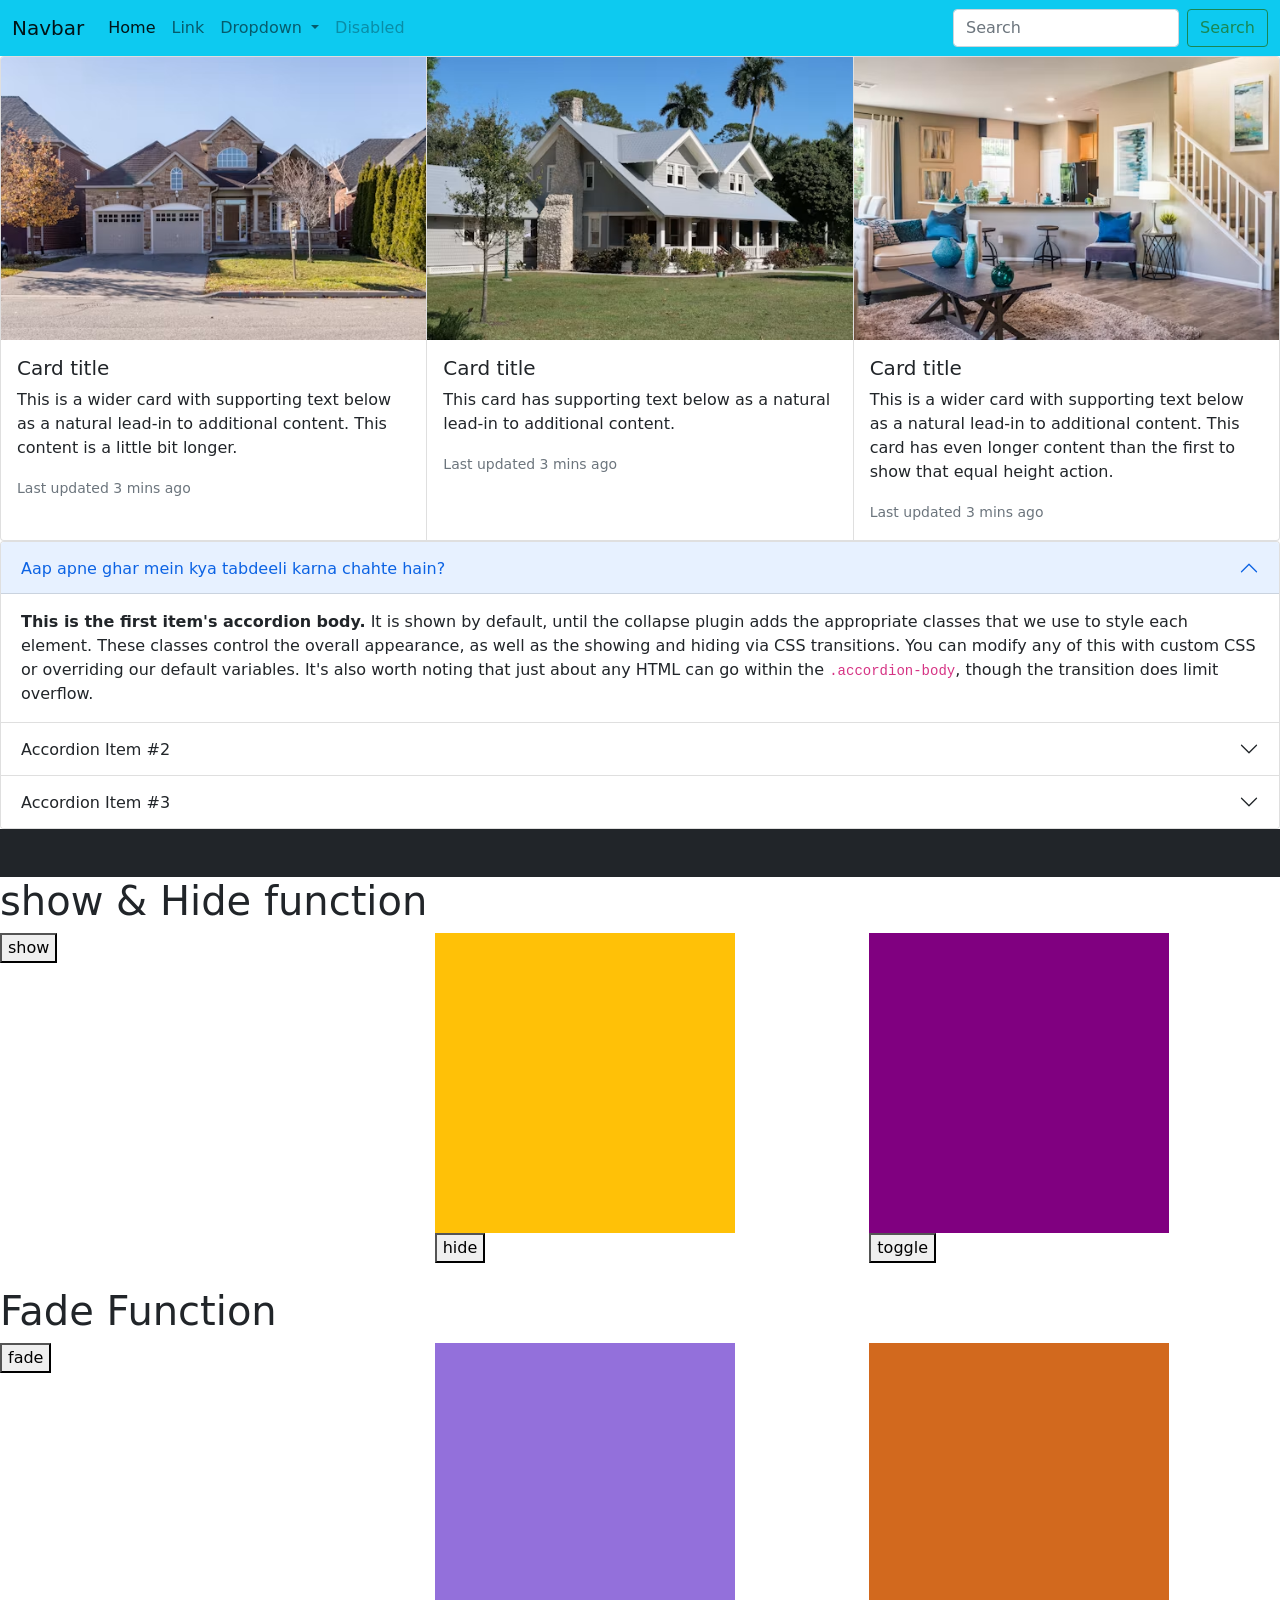
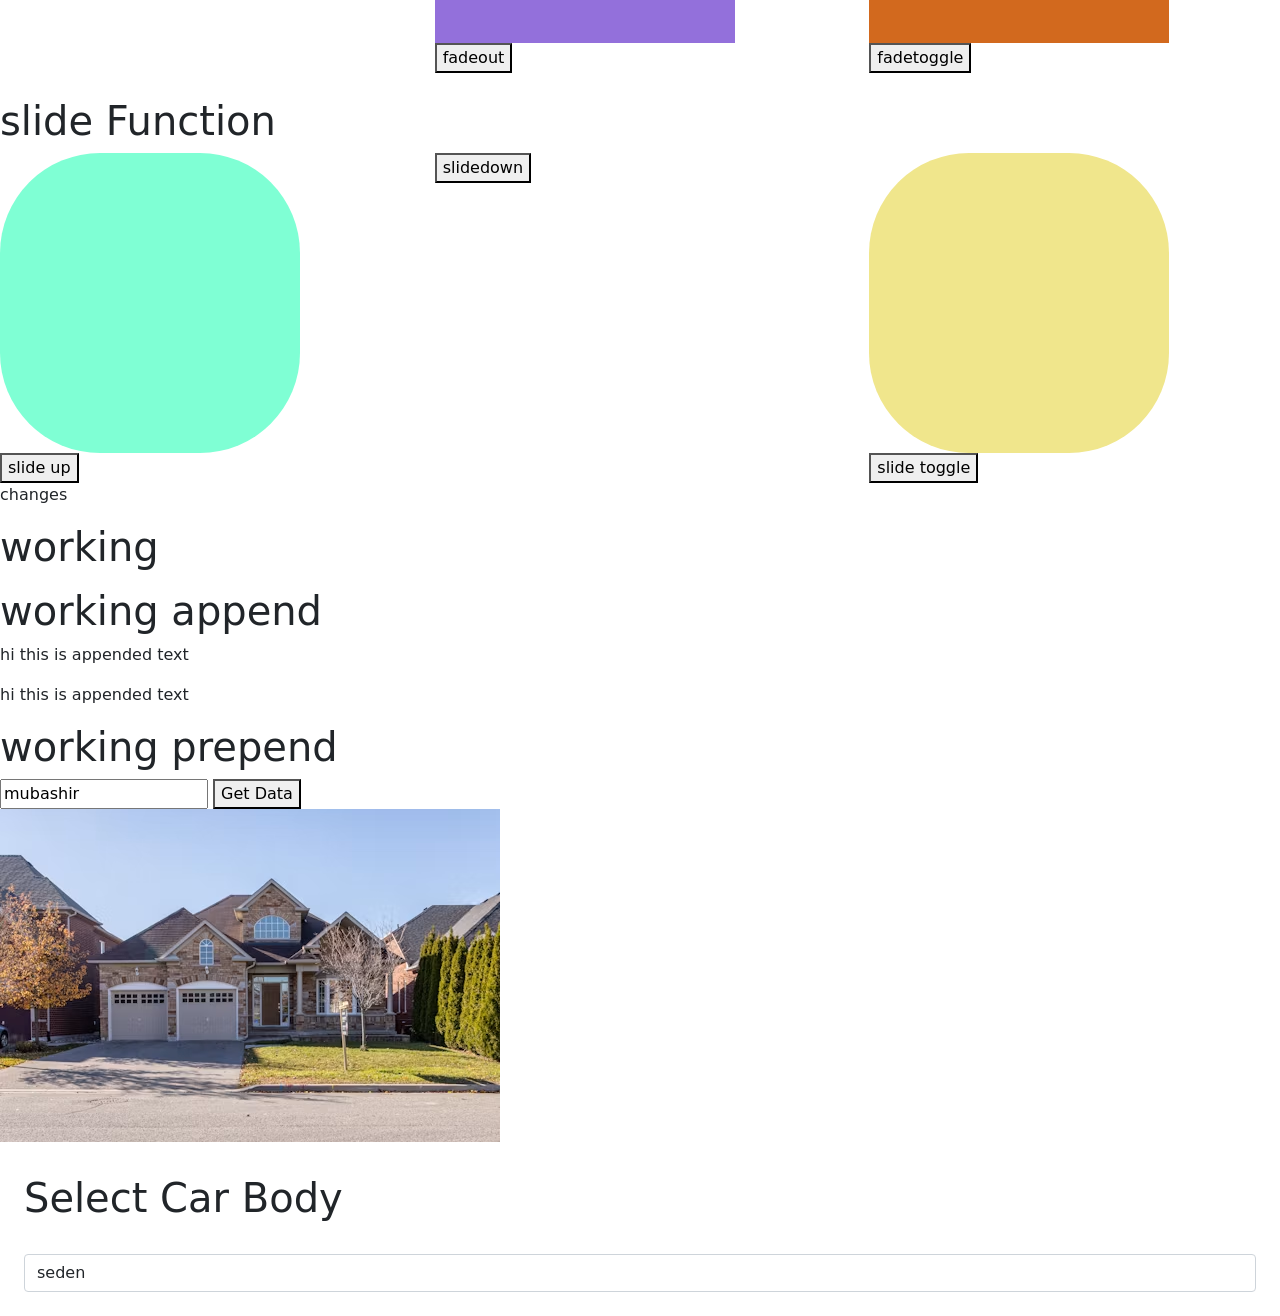
==== new.html @ 4c985149 "first commit" ====
<!DOCTYPE html>
<html lang="en">
<head>
    <meta charset="UTF-8">
    <meta name="viewport" content="width=device-width, initial-scale=1.0">
    <title>Document</title>
    <link rel="stylesheet" href="./assest/css/bootstrap.css">
</head>
<body>
    <main>
        <header>
            <nav class="navbar navbar-expand-lg navbar-light bg-info">
  <div class="container-fluid">
    <a class="navbar-brand" href="#">Navbar</a>
    <button class="navbar-toggler" type="button" data-bs-toggle="collapse" data-bs-target="#navbarSupportedContent" aria-controls="navbarSupportedContent" aria-expanded="false" aria-label="Toggle navigation">
      <span class="navbar-toggler-icon"></span>
    </button>
    <div class="collapse navbar-collapse" id="navbarSupportedContent">
      <ul class="navbar-nav me-auto mb-2 mb-lg-0">
        <li class="nav-item">
          <a class="nav-link active" aria-current="page" href="#">Home</a>
        </li>
        <li class="nav-item">
          <a class="nav-link" href="#">Link</a>
        </li>
        <li class="nav-item dropdown">
          <a class="nav-link dropdown-toggle" href="#" id="navbarDropdown" role="button" data-bs-toggle="dropdown" aria-expanded="false">
            Dropdown
          </a>
          <ul class="dropdown-menu" aria-labelledby="navbarDropdown">
            <li><a class="dropdown-item" href="#">Action</a></li>
            <li><a class="dropdown-item" href="#">Another action</a></li>
            <li><hr class="dropdown-divider"></li>
            <li><a class="dropdown-item" href="#">Something else here</a></li>
          </ul>
        </li>
        <li class="nav-item">
          <a class="nav-link disabled" href="#" tabindex="-1" aria-disabled="true">Disabled</a>
        </li>
      </ul>
      <form class="d-flex">
        <input class="form-control me-2" type="search" placeholder="Search" aria-label="Search">
        <button class="btn btn-outline-success" type="submit">Search</button>
      </form>
    </div>
  </div>
</nav>
        </header>
        <div class="card-group">
  <div class="card">
    <img src="./assest/img/home4.avif" class="card-img-top" alt="...">
    <div class="card-body">
      <h5 class="card-title">Card title</h5>
      <p class="card-text">This is a wider card with supporting text below as a natural lead-in to additional content. This content is a little bit longer.</p>
      <p class="card-text"><small class="text-muted">Last updated 3 mins ago</small></p>
    </div>
  </div>
  <div class="card">
    <img src="./assest/img/home2.avif" class="card-img-top" alt="...">
    <div class="card-body">
      <h5 class="card-title">Card title</h5>
      <p class="card-text">This card has supporting text below as a natural lead-in to additional content.</p>
      <p class="card-text"><small class="text-muted">Last updated 3 mins ago</small></p>
    </div>
  </div>
  <div class="card">
    <img src="./assest/img/home3.avif" class="card-img-top" alt="...">
    <div class="card-body">
      <h5 class="card-title">Card title</h5>
      <p class="card-text">This is a wider card with supporting text below as a natural lead-in to additional content. This card has even longer content than the first to show that equal height action.</p>
      <p class="card-text"><small class="text-muted">Last updated 3 mins ago</small></p>
    </div>
  </div>
</div>
<div class="accordion" id="accordionExample">
  <div class="accordion-item">
    <h2 class="accordion-header" id="headingOne">
      <button class="accordion-button" type="button" data-bs-toggle="collapse" data-bs-target="#collapseOne" aria-expanded="true" aria-controls="collapseOne">
        Aap apne ghar mein kya tabdeeli karna chahte hain?
      </button>
    </h2>
    <div id="collapseOne" class="accordion-collapse collapse show" aria-labelledby="headingOne" data-bs-parent="#accordionExample">
      <div class="accordion-body">
        <strong>This is the first item's accordion body.</strong> It is shown by default, until the collapse plugin adds the appropriate classes that we use to style each element. These classes control the overall appearance, as well as the showing and hiding via CSS transitions. You can modify any of this with custom CSS or overriding our default variables. It's also worth noting that just about any HTML can go within the <code>.accordion-body</code>, though the transition does limit overflow.
      </div>
    </div>
  </div>
  <div class="accordion-item">
    <h2 class="accordion-header" id="headingTwo">
      <button class="accordion-button collapsed" type="button" data-bs-toggle="collapse" data-bs-target="#collapseTwo" aria-expanded="false" aria-controls="collapseTwo">
        Accordion Item #2
      </button>
    </h2>
    <div id="collapseTwo" class="accordion-collapse collapse" aria-labelledby="headingTwo" data-bs-parent="#accordionExample">
      <div class="accordion-body">
        <strong>This is the second item's accordion body.</strong> Mera ghar bohat khoobsurat hai. Mere ghar mein chaar kamray hain. Mera pasandida kamra mera bedroom hai. Hum apne ghar ko rozana saaf rakhte hain aur har cheez ko apni jagah par rakhte hain. Mere ghar mein mere walidain aur mere behen bhai rehte hain. Mujhe apna ghar bohat pasand hai. Main apne ghar mein ek khoobsurat garden aur modern decoration karna chahta hoon. <code>.accordion-body</code>, though the transition does limit overflow.
      </div>
    </div>
  </div>
  <div class="accordion-item">
    <h2 class="accordion-header" id="headingThree">
      <button class="accordion-button collapsed" type="button" data-bs-toggle="collapse" data-bs-target="#collapseThree" aria-expanded="false" aria-controls="collapseThree">
        Accordion Item #3
      </button>
    </h2>
    <div id="collapseThree" class="accordion-collapse collapse" aria-labelledby="headingThree" data-bs-parent="#accordionExample">
      <div class="accordion-body">
        <strong>This is the third item's accordion body.</strong> It is hidden by default, until the collapse plugin adds the appropriate classes that we use to style each element. These classes control the overall appearance, as well as the showing and hiding via CSS transitions. You can modify any of this with custom CSS or overriding our default variables. It's also worth noting that just about any HTML can go within the <code>.accordion-body</code>, though the transition does limit overflow.
      </div>
    </div>
  </div>
</div>
<footer class="bg-dark p-4">
<div class="row main-footer">
    <div class="col-12"></div>
</div>
</footer>
    </main>
    <!-- <button id="click-btn">clich here</button>
    <button id="click-two">click-two</button> -->
    <!-- <script src="https://code.jquery.com/jquery-4.0.0.min.js" integrity="sha256-OaVG6prZf4v69dPg6PhVattBXkcOWQB62pdZ3ORyrao=" crossorigin="anonymous"></script> -->
     <div class="row">
      <h1 class="text-centre">show & Hide function</h1>
      <div class="col-4">
        <div id="main-show-div"></div>
        <button id="show-btn">show</button>
      </div>
      <div class="col-4">
        <div id="main-hide-div"></div>
        <button id="hide-btn">hide</button>
     </div>
     <div class="col-4">
        <div id="main-toggle-div"></div>
        <button id="toggle-btn">toggle</button>
     </div>
     </div>
     <div class="row mt-4">
<h1 class="text-centre">Fade Function</h1>
<div class="col-4">
<div id="main-fade-div"></div>
<button id="fade-btn">fade</button>
</div>
<div class="col-4">
<div id="main-fadeout-div"></div>
<button id="fadeout-btn">fadeout</button>
</div>
<div class="col-4">
<div id="main-fadetoggle-div"></div>
<button id="fadetoggle-btn">fadetoggle</button>
</div>
     </div>
     <div class="row mt-4">
<h1 class="text-centre">slide Function</h1>
<div class="col-4">
<div id="main-slideup-div"></div>
<button id="slideup-btn">slide up</button>
</div>
<div class="col-4">
<div id="main-slidedown-div"></div>
<button id="slidedown-btn">slidedown</button>
</div>
<div class="col-4">
<div id="main-slidetoggle-div"></div>
<button id="slidetoggle-btn">slide toggle</button>
</div>
     </div>
     <p id="fortesting">sss</p>
     <p id="fortesting-two">sss</p>

     <div id="appendtesting">
      <h1>working append</h1>
     </div>
     <div id="appendtesting-two">
      <h1>working prepend</h1>
     </div>
     <div id="befortesting">


     </div>
     <div id="aftertesting">

     </div>
     <input type="text" id="inputval" />
     <button id="getdata">Get Data</button>

           <div id="pageget">

           </div>
           <form class="p-4">
               <h1 class="pt-2 pb-4">Select Car Body</h1>
               <select id="car-val" class="form-control">
                <option value="seden">seden</option>
                <option value="SUV">SUV</option>
                <option value="pickup">pickup</option>
               </select>
           </form>
</body>
</html>
<script src="./assest/js/jquery.js"></script>
    <script src="./assest/js/bootstrap.js"></script>
    <script>
      //*show function
      $("#show-btn").click(function(){
        $("#main-show-div").show();
      })
      $("#hide-btn").click(function(){
        $("#main-hide-div").hide();
      })
      $("#toggle-btn").click(function(){
        $("#main-toggle-div").toggle();
      })
      //fade function
      $("#fade-btn").click(function(){
        $("#main-fade-div").fadeIn();
      })
      $("#fadeout-btn").click(function(){
        $("#main-fadeout-div").fadeOut();
      })
      $("#fadetoggle-btn").click(function(){
        $("#main-fadetoggle-div").fadeToggle();
      })
      //slide function
      $("#slideup-btn").click(function(){
        $("#main-slideup-div").slideUp();
      })
      $("#slidedown-btn").click(function(){
        $("#main-slidedown-div").slideDown();
      })
      $("#slidetoggle-btn").click(function(){
        $("#main-slidetoggle-div").slideToggle();
      })


      $("#fortesting").text("changes")
      $("#fortesting-two").html("<h1>working</h1>")
      $("#appendtesting").append("<p>hi this is appended text</p>")
      $("#appendtesting-two").prepend("<p>hi this is appended text</p>")
      $("#beforetesting").before("<p>this is testing text of before</p>")
      $("#atertesting").after("<p>this is texting text of after</p>")
      $("#inputval").val("mubashir")

      $(document).ready(function(){
        $("#pageget").load("./about.html")
      })

      $("#getdata").click(function(){
          //  ajax({
          //    URL:"./about.html",
          //    method:GET,
          //    data:(name:"namae")
          //    success:function(html){
          //      $$("#pageget").html(html)
          //    }
          //  }) 
          $("#pageget").load("./about.html")  
      })

      $("#car-val").change(function(){
        this.style.color="green";
        const nt = $("#car-val").val()
        alert(nt);
      })
     //$("#click-btn").click(function(){
       // alert("changes")
        //console.log("working")
      //})

      //$("#click-two").on("mouseover", function(){
        //alert("mubashir")
        //console.log("working-two")
      //})
    </script>
</body>
</html>
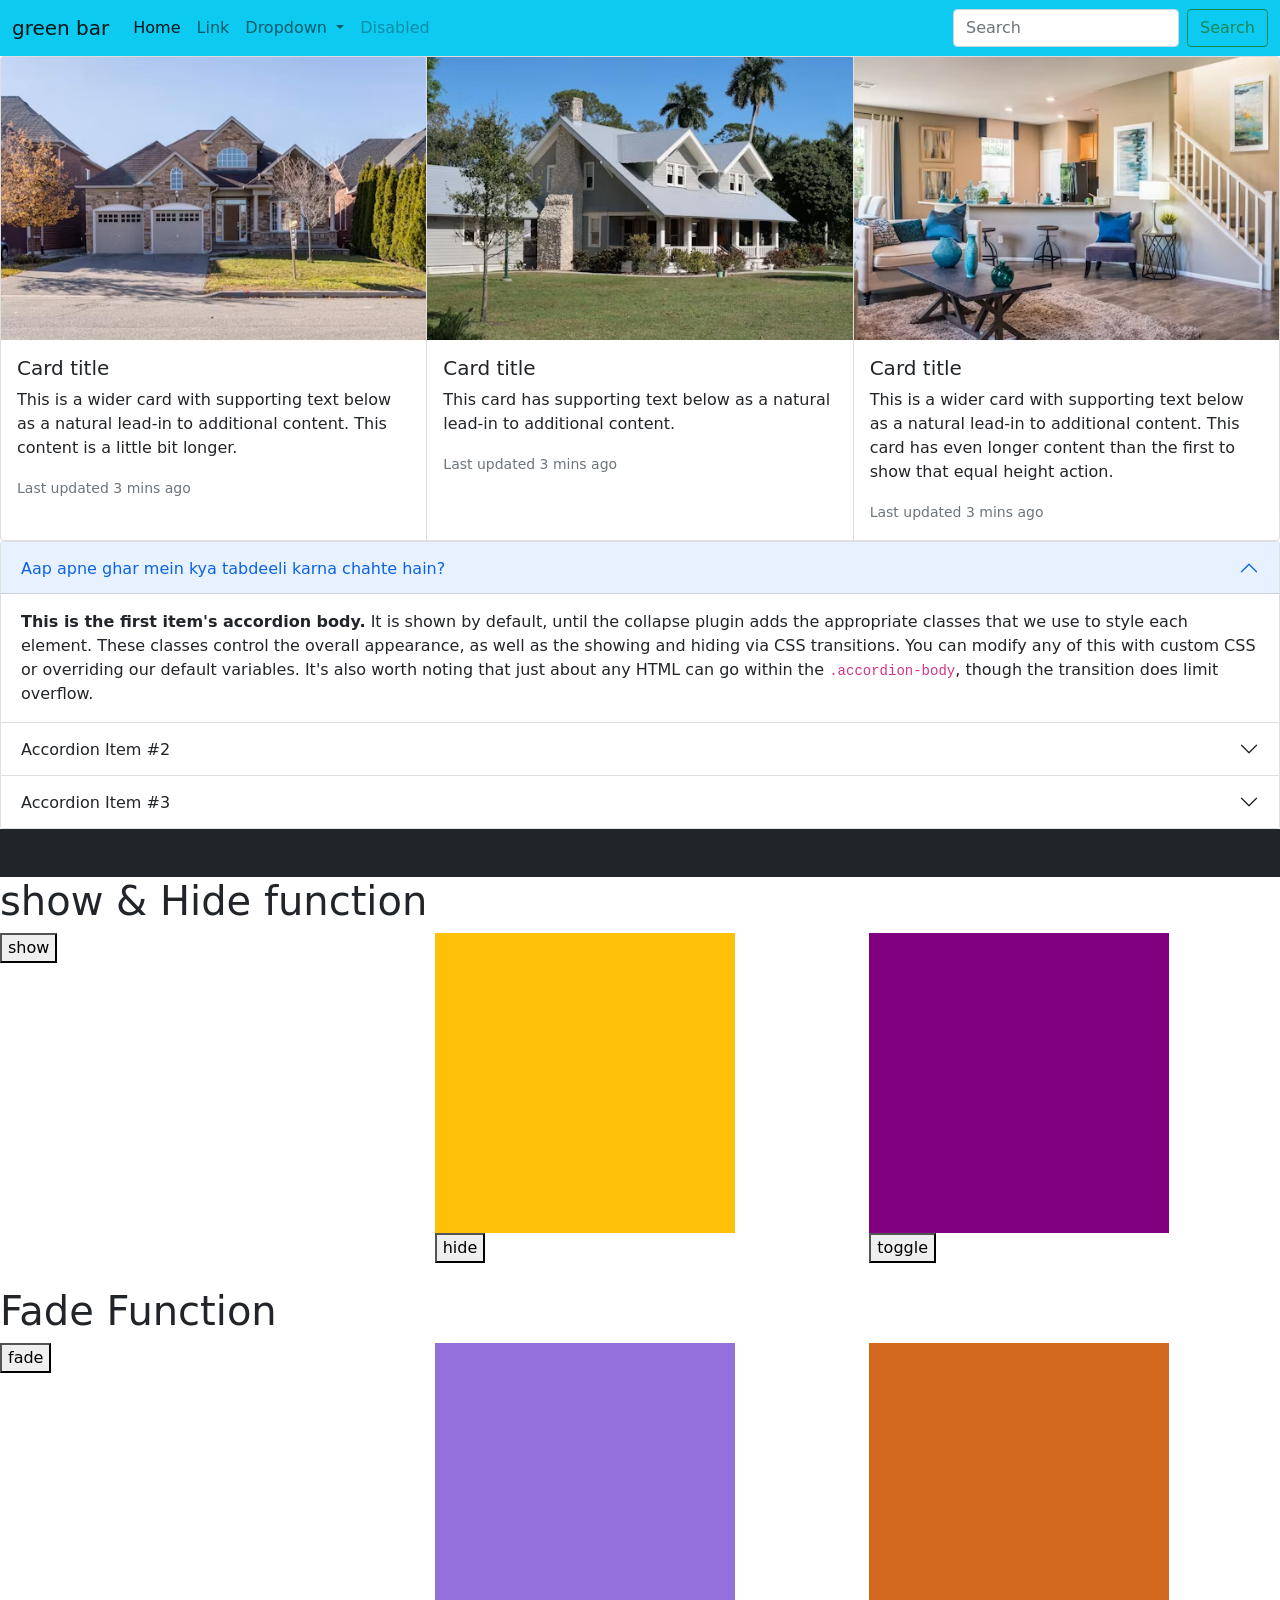
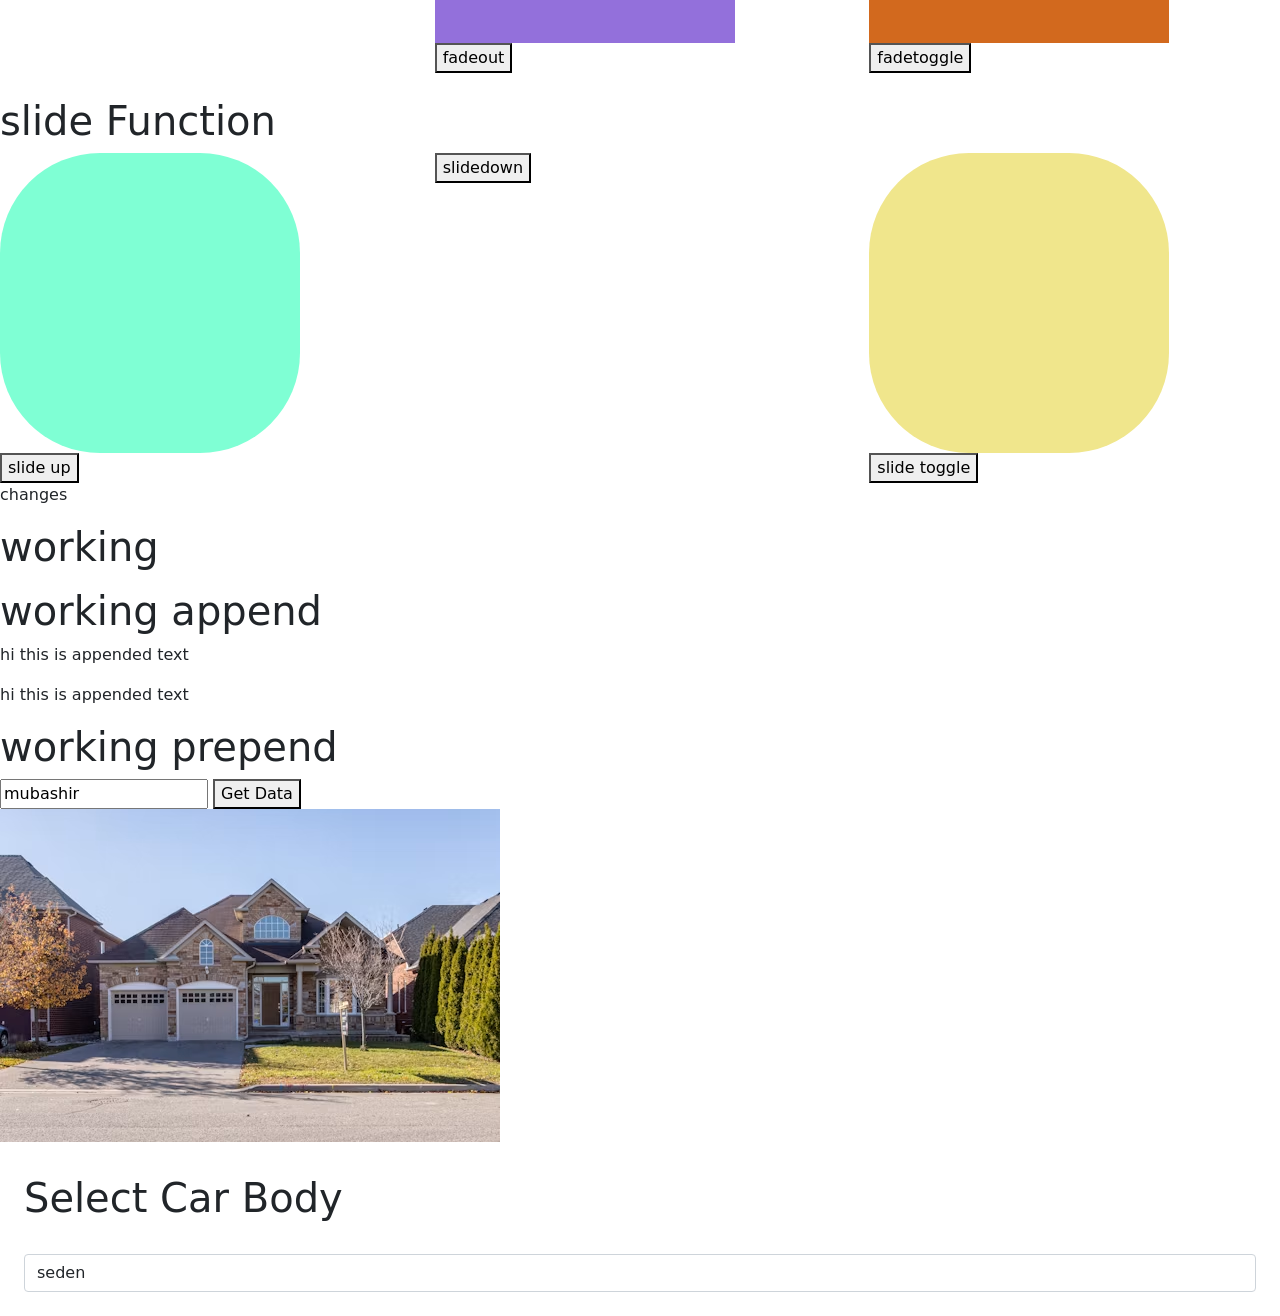
==== commit 977a480e: "board4" ====
--- a/new.html
+++ b/new.html
@@ -3,7 +3,7 @@
 <head>
     <meta charset="UTF-8">
     <meta name="viewport" content="width=device-width, initial-scale=1.0">
-    <title>Document</title>
+    <title>green</title>
     <link rel="stylesheet" href="./assest/css/bootstrap.css">
 </head>
 <body>
@@ -11,7 +11,7 @@
         <header>
             <nav class="navbar navbar-expand-lg navbar-light bg-info">
   <div class="container-fluid">
-    <a class="navbar-brand" href="#">Navbar</a>
+    <a class="navbar-brand" href="#">green bar </a>
     <button class="navbar-toggler" type="button" data-bs-toggle="collapse" data-bs-target="#navbarSupportedContent" aria-controls="navbarSupportedContent" aria-expanded="false" aria-label="Toggle navigation">
       <span class="navbar-toggler-icon"></span>
     </button>
@@ -28,7 +28,7 @@
             Dropdown
           </a>
           <ul class="dropdown-menu" aria-labelledby="navbarDropdown">
-            <li><a class="dropdown-item" href="#">Action</a></li>
+            <li><a class="dropdown-item" href="#">drop</a></li>
             <li><a class="dropdown-item" href="#">Another action</a></li>
             <li><hr class="dropdown-divider"></li>
             <li><a class="dropdown-item" href="#">Something else here</a></li>
